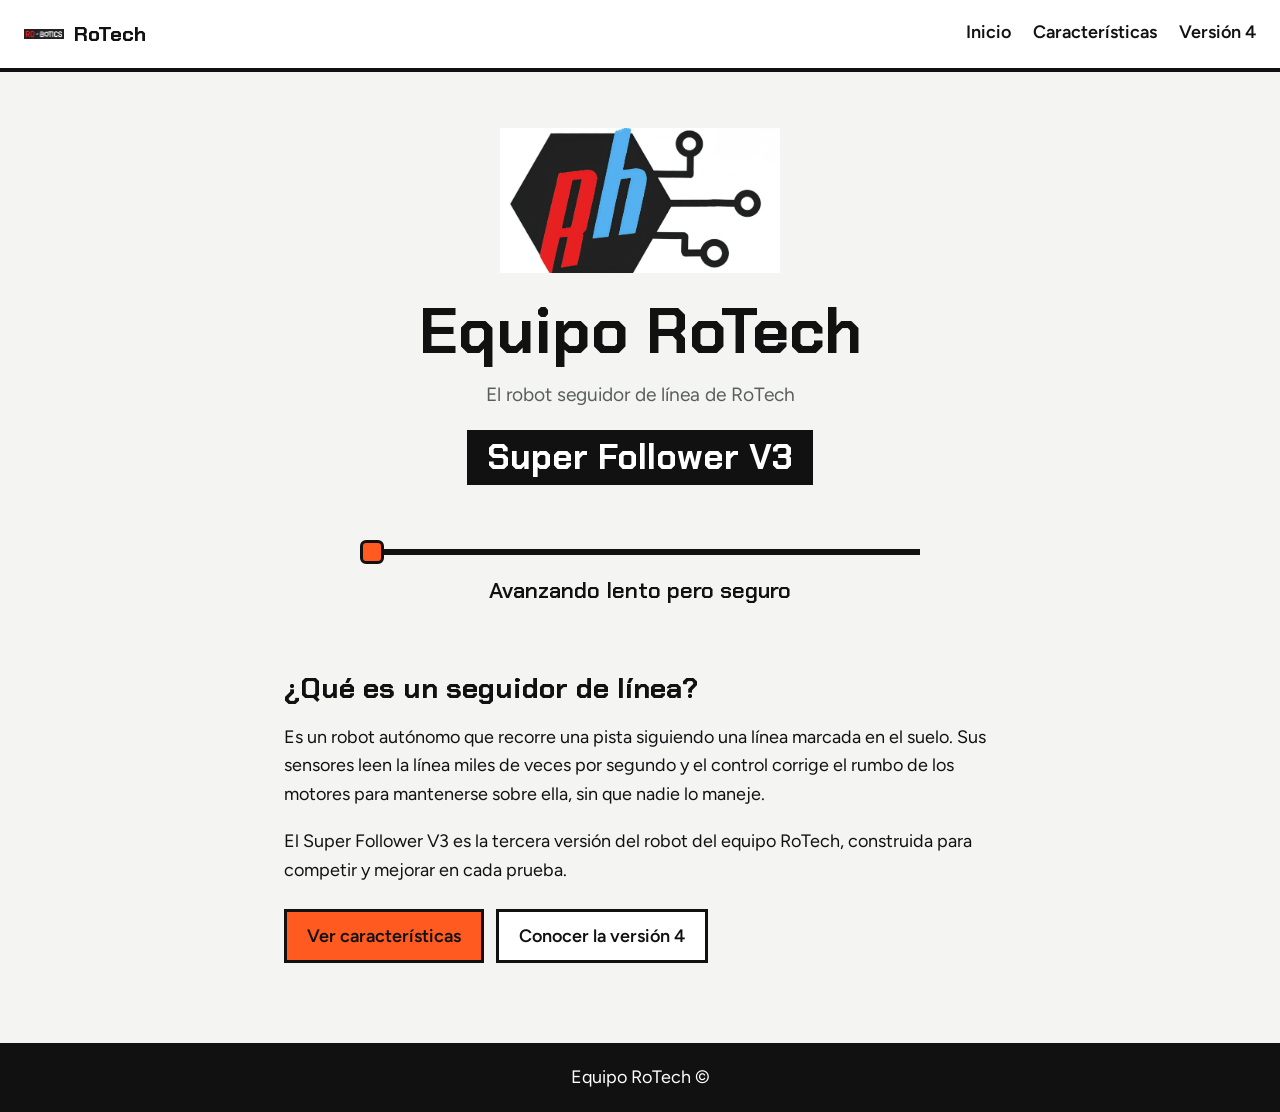
==== index.html @ 3a18429e "Web Page V1 working" ====
<!DOCTYPE html>
<html lang="es">
<head>
  <meta charset="UTF-8">
  <meta name="viewport" content="width=device-width, initial-scale=1">
  <title>Equipo RoTech | Super Follower V3</title>
  <link rel="preconnect" href="https://fonts.googleapis.com">
  <link rel="preconnect" href="https://fonts.gstatic.com" crossorigin>
  <link href="https://fonts.googleapis.com/css2?family=Chakra+Petch:wght@600;700&family=Figtree:wght@400;600&display=swap" rel="stylesheet">
  <link rel="stylesheet" href="estilos.css">
</head>
<body>

  <header class="cabecera">
    <a class="marca" href="index.html">
      <img src="imagenes/logo2.png" alt="Logo pequeño de RoTech" class="logo-pequeno">
      <span>RoTech</span>
    </a>
    <button class="menu-boton" id="menuBoton" aria-label="Abrir menú" aria-expanded="false">Menú</button>
    <nav class="menu" id="menu">
      <a href="index.html">Inicio</a>
      <a href="caracteristicas.html">Características</a>
      <a href="version4.html">Versión 4</a>
    </nav>
  </header>

  <main>
    <section class="portada">
      <img src="imagenes\logo1.png" alt="Logo de RoTech" class="logo-grande">
      <h1>Equipo RoTech</h1>
      <p class="descripcion">El robot seguidor de línea de RoTech</p>
      <h2 class="nombre-robot">Super Follower V3</h2>

      <div class="pista" aria-hidden="true">
        <div class="linea"></div>
        <div class="robot-punto"></div>
      </div>
      <p class="lema">Avanzando lento pero seguro</p>
    </section>

    <section class="bloque">
      <h2>¿Qué es un seguidor de línea?</h2>
      <p>
        Es un robot autónomo que recorre una pista siguiendo una línea marcada en el suelo.
        Sus sensores leen la línea miles de veces por segundo y el control corrige el
        rumbo de los motores para mantenerse sobre ella, sin que nadie lo maneje.
      </p>
      <p>
        El Super Follower V3 es la tercera versión del robot del equipo RoTech, construida
        para competir y mejorar en cada prueba.
      </p>
      <div class="botones">
        <a class="boton" href="caracteristicas.html">Ver características</a>
        <a class="boton boton-claro" href="version4.html">Conocer la versión 4</a>
      </div>
    </section>
  </main>

  <footer class="pie">
    <p>Equipo RoTech &copy; <span id="anio"></span></p>
  </footer>

  <script src="js/script.js"></script>
</body>
</html>
---- estilos.css ----
/* ====== Variables ====== */
:root {
  --papel: #f4f5f2;
  --tinta: #111111;
  --gris: #5b5f5c;
  --borde: #d6d9d4;
  --acento: #ff5a1f;
  --blanco: #ffffff;
}

* { box-sizing: border-box; }

body {
  margin: 0;
  background: var(--papel);
  color: var(--tinta);
  font-family: "Figtree", system-ui, sans-serif;
  font-size: 18px;
  line-height: 1.6;
}

img { max-width: 100%; display: block; }

h1, h2 {
  font-family: "Chakra Petch", system-ui, sans-serif;
  line-height: 1.1;
  margin: 0 0 12px;
}

a:focus-visible, button:focus-visible {
  outline: 3px solid var(--acento);
  outline-offset: 3px;
}

/* ====== Cabecera ====== */
.cabecera {
  display: flex;
  align-items: center;
  justify-content: space-between;
  flex-wrap: wrap;
  gap: 12px;
  padding: 14px 24px;
  background: var(--blanco);
  border-bottom: 4px solid var(--tinta);
}

.marca {
  display: flex;
  align-items: center;
  gap: 10px;
  color: var(--tinta);
  text-decoration: none;
  font-family: "Chakra Petch", sans-serif;
  font-weight: 700;
  font-size: 1.3rem;
}

.logo-pequeno { width: 40px; height: 40px; object-fit: contain; }

.menu { display: flex; gap: 22px; }

.menu a {
  color: var(--tinta);
  text-decoration: none;
  font-weight: 600;
  padding: 4px 0;
  border-bottom: 3px solid transparent;
}

.menu a:hover,
.menu a.activo { border-bottom-color: var(--acento); }

.menu-boton {
  display: none;
  background: var(--tinta);
  color: var(--blanco);
  border: 0;
  padding: 8px 16px;
  font: inherit;
  font-weight: 600;
  cursor: pointer;
}

/* ====== Portada ====== */
.portada {
  max-width: 760px;
  margin: 0 auto;
  padding: 56px 24px 32px;
  text-align: center;
}

.logo-grande {
  width: min(280px, 70%);
  margin: 0 auto 24px;
  object-fit: contain;
}

.portada h1 { font-size: clamp(2.4rem, 8vw, 4rem); }

.descripcion { color: var(--gris); font-size: 1.2rem; margin: 0 0 20px; }

.nombre-robot {
  display: inline-block;
  background: var(--tinta);
  color: var(--blanco);
  padding: 8px 20px;
  font-size: clamp(1.5rem, 5vw, 2.2rem);
}

/* Pista: línea negra con el robot avanzando despacio */
.pista {
  position: relative;
  height: 28px;
  margin: 40px auto 8px;
  max-width: 560px;
}

.linea {
  position: absolute;
  top: 12px;
  left: 0;
  right: 0;
  height: 6px;
  background: var(--tinta);
}

.robot-punto {
  position: absolute;
  top: 3px;
  left: 0;
  width: 24px;
  height: 24px;
  background: var(--acento);
  border: 3px solid var(--tinta);
  border-radius: 6px;
  animation: avanzar 9s ease-in-out infinite alternate;
}

@keyframes avanzar {
  from { left: 0; }
  to   { left: calc(100% - 24px); }
}

.lema {
  font-family: "Chakra Petch", sans-serif;
  font-weight: 600;
  font-size: 1.4rem;
  margin: 0;
}

/* ====== Bloques de texto ====== */
.bloque {
  max-width: 760px;
  margin: 0 auto;
  padding: 32px 24px;
}

.bloque h2 { font-size: 1.8rem; }

.encabezado-pagina { padding-top: 48px; padding-bottom: 8px; }
.encabezado-pagina h1 { font-size: clamp(2rem, 7vw, 3rem); }
.encabezado-pagina p { color: var(--gris); margin: 0; }

.botones { display: flex; flex-wrap: wrap; gap: 12px; margin-top: 24px; }

.boton {
  display: inline-block;
  background: var(--acento);
  color: var(--tinta);
  border: 3px solid var(--tinta);
  padding: 10px 20px;
  font-weight: 600;
  text-decoration: none;
  transition: transform 0.15s;
}

.boton:hover { transform: translateY(-2px); }

.boton-claro { background: var(--blanco); }

/* ====== Páginas 2 y 3 ====== */
.dos-columnas {
  max-width: 1000px;
  margin: 0 auto;
  padding: 24px;
  display: grid;
  grid-template-columns: 1fr 1fr;
  gap: 32px;
  align-items: center;
}

.figura { margin: 0; }

.figura img {
  width: 100%;
  background: var(--blanco);
  border: 3px solid var(--tinta);
  object-fit: contain;
}

.figura figcaption {
  margin-top: 8px;
  color: var(--gris);
  font-size: 0.95rem;
}

/* Imagen que no se encontró (la pone el JS) */
.img-faltante {
  min-height: 200px;
  background: var(--blanco);
  border: 3px dashed var(--gris);
  display: flex;
  align-items: center;
  justify-content: center;
  text-align: center;
  padding: 16px;
  color: var(--gris);
  font-size: 0.9rem;
}

.lista-specs { list-style: none; margin: 0; padding: 0; }

.lista-specs li {
  background: var(--blanco);
  border-left: 6px solid var(--acento);
  padding: 10px 14px;
  margin-bottom: 10px;
  display: flex;
  flex-direction: column;
}

.lista-specs strong { font-family: "Chakra Petch", sans-serif; font-size: 1.1rem; }
.lista-specs span { color: var(--gris); font-size: 0.95rem; }

/* Aparición una por una (la activa el JS) */
.lista-specs li.oculto { opacity: 0; transform: translateX(-16px); }
.lista-specs li { transition: opacity 0.4s, transform 0.4s; }

.texto-version h2 { font-size: 1.8rem; }

/* ====== Pie ====== */
.pie {
  margin-top: 48px;
  padding: 20px;
  text-align: center;
  background: var(--tinta);
  color: var(--blanco);
}

.pie p { margin: 0; }

/* ====== Celular ====== */
@media (max-width: 760px) {
  .menu-boton { display: block; }
  .menu {
    display: none;
    width: 100%;
    flex-direction: column;
    gap: 10px;
  }
  .menu.abierto { display: flex; }
  .dos-columnas { grid-template-columns: 1fr; }
}

@media (prefers-reduced-motion: reduce) {
  .robot-punto { animation: none; left: 50%; }
  .lista-specs li { transition: none; }
}
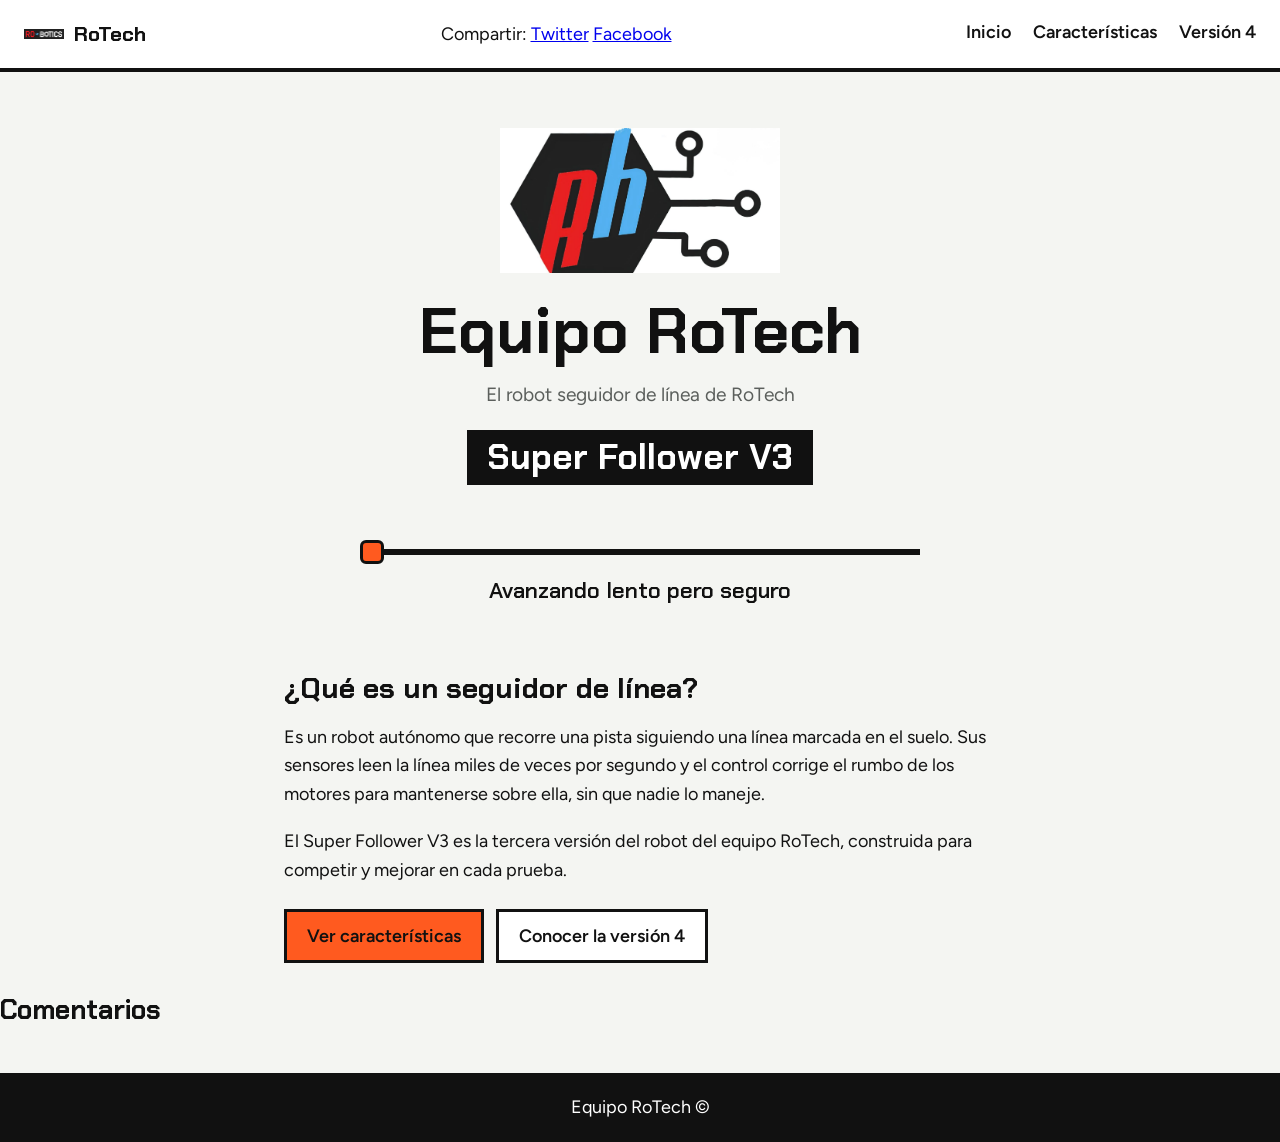
==== commit cbc5cf92: "Update index.html" ====
--- a/index.html
+++ b/index.html
@@ -16,6 +16,11 @@
       <img src="imagenes/logo2.png" alt="Logo pequeño de RoTech" class="logo-pequeno">
       <span>RoTech</span>
     </a>
+    <div class="right compartir">
+      <span>Compartir:</span>
+      <a class="red" id="compartirTwitter" href="https://twitter.com/intent/tweet" target="_blank" rel="noopener">Twitter</a>
+      <a class="red" id="compartirFacebook" href="https://www.facebook.com/sharer/sharer.php" target="_blank" rel="noopener">Facebook</a>
+    </div>
     <button class="menu-boton" id="menuBoton" aria-label="Abrir menú" aria-expanded="false">Menú</button>
     <nav class="menu" id="menu">
       <a href="index.html">Inicio</a>
@@ -25,35 +30,43 @@
   </header>
 
   <main>
-    <section class="portada">
-      <img src="imagenes\logo1.png" alt="Logo de RoTech" class="logo-grande">
-      <h1>Equipo RoTech</h1>
-      <p class="descripcion">El robot seguidor de línea de RoTech</p>
-      <h2 class="nombre-robot">Super Follower V3</h2>
+    <article>
+      <section class="portada">
+        <img src="imagenes/logo1.png" alt="Logo de RoTech" class="logo-grande">
+        <h1>Equipo RoTech</h1>
+        <p class="descripcion">El robot seguidor de línea de RoTech</p>
+        <h2 class="nombre-robot">Super Follower V3</h2>
 
-      <div class="pista" aria-hidden="true">
-        <div class="linea"></div>
-        <div class="robot-punto"></div>
-      </div>
-      <p class="lema">Avanzando lento pero seguro</p>
-    </section>
+        <div class="pista" aria-hidden="true">
+          <div class="linea"></div>
+          <div class="robot-punto"></div>
+        </div>
+        <p class="lema">Avanzando lento pero seguro</p>
+      </section>
 
-    <section class="bloque">
-      <h2>¿Qué es un seguidor de línea?</h2>
-      <p>
-        Es un robot autónomo que recorre una pista siguiendo una línea marcada en el suelo.
-        Sus sensores leen la línea miles de veces por segundo y el control corrige el
-        rumbo de los motores para mantenerse sobre ella, sin que nadie lo maneje.
-      </p>
-      <p>
-        El Super Follower V3 es la tercera versión del robot del equipo RoTech, construida
-        para competir y mejorar en cada prueba.
-      </p>
-      <div class="botones">
-        <a class="boton" href="caracteristicas.html">Ver características</a>
-        <a class="boton boton-claro" href="version4.html">Conocer la versión 4</a>
-      </div>
-    </section>
+      <section class="bloque">
+        <h2>¿Qué es un seguidor de línea?</h2>
+        <p>
+          Es un robot autónomo que recorre una pista siguiendo una línea marcada en el suelo.
+          Sus sensores leen la línea miles de veces por segundo y el control corrige el
+          rumbo de los motores para mantenerse sobre ella, sin que nadie lo maneje.
+        </p>
+        <p>
+          El Super Follower V3 es la tercera versión del robot del equipo RoTech, construida
+          para competir y mejorar en cada prueba.
+        </p>
+        <div class="botones">
+          <a class="boton" href="caracteristicas.html">Ver características</a>
+          <a class="boton boton-claro" href="version4.html">Conocer la versión 4</a>
+        </div>
+      </section>
+    </article>
+
+    <aside class="comentarios">
+      <h2>Comentarios</h2>
+      <div id="disqus_thread"></div>
+      <noscript>Activa JavaScript para ver los comentarios.</noscript>
+    </aside>
   </main>
 
   <footer class="pie">
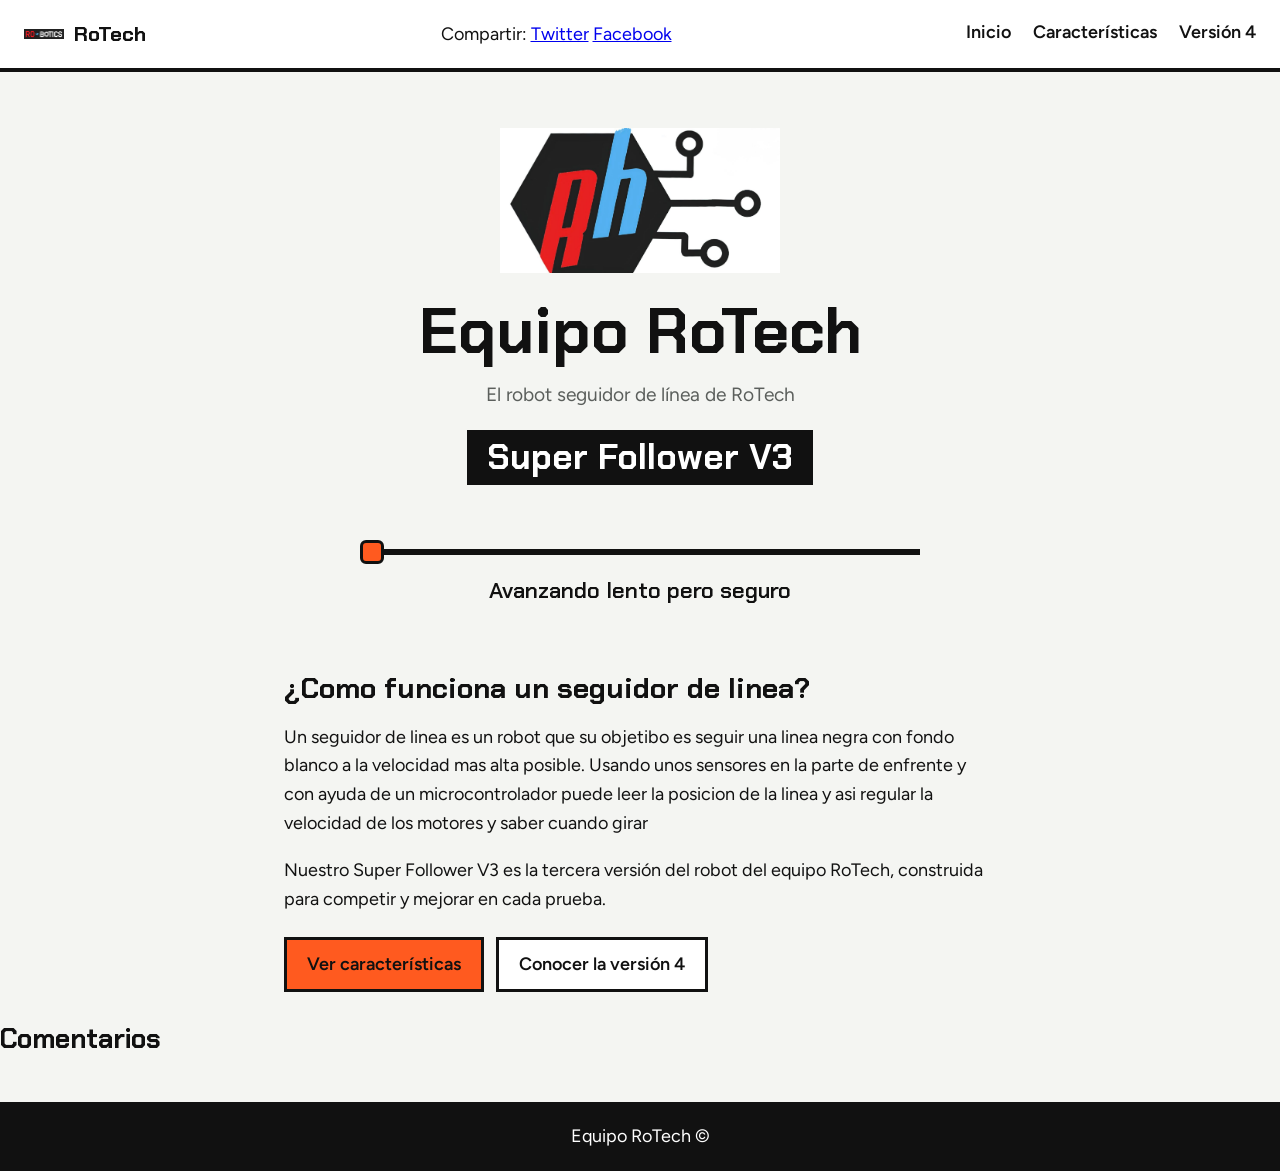
==== commit bb2c2704: "Update index.html" ====
--- a/index.html
+++ b/index.html
@@ -45,14 +45,16 @@
       </section>
 
       <section class="bloque">
-        <h2>¿Qué es un seguidor de línea?</h2>
+        <h2>¿Como funciona un seguidor de linea?</h2>
         <p>
-          Es un robot autónomo que recorre una pista siguiendo una línea marcada en el suelo.
-          Sus sensores leen la línea miles de veces por segundo y el control corrige el
-          rumbo de los motores para mantenerse sobre ella, sin que nadie lo maneje.
+        Un seguidor de linea es un robot que su objetibo es seguir una linea
+        negra con fondo blanco a la velocidad mas alta posible. 
+
+        Usando unos sensores en la parte de enfrente y con ayuda de un microcontrolador puede leer 
+        la posicion de la linea y asi regular la velocidad de los motores y saber cuando girar 
         </p>
         <p>
-          El Super Follower V3 es la tercera versión del robot del equipo RoTech, construida
+          Nuestro Super Follower V3 es la tercera versión del robot del equipo RoTech, construida
           para competir y mejorar en cada prueba.
         </p>
         <div class="botones">
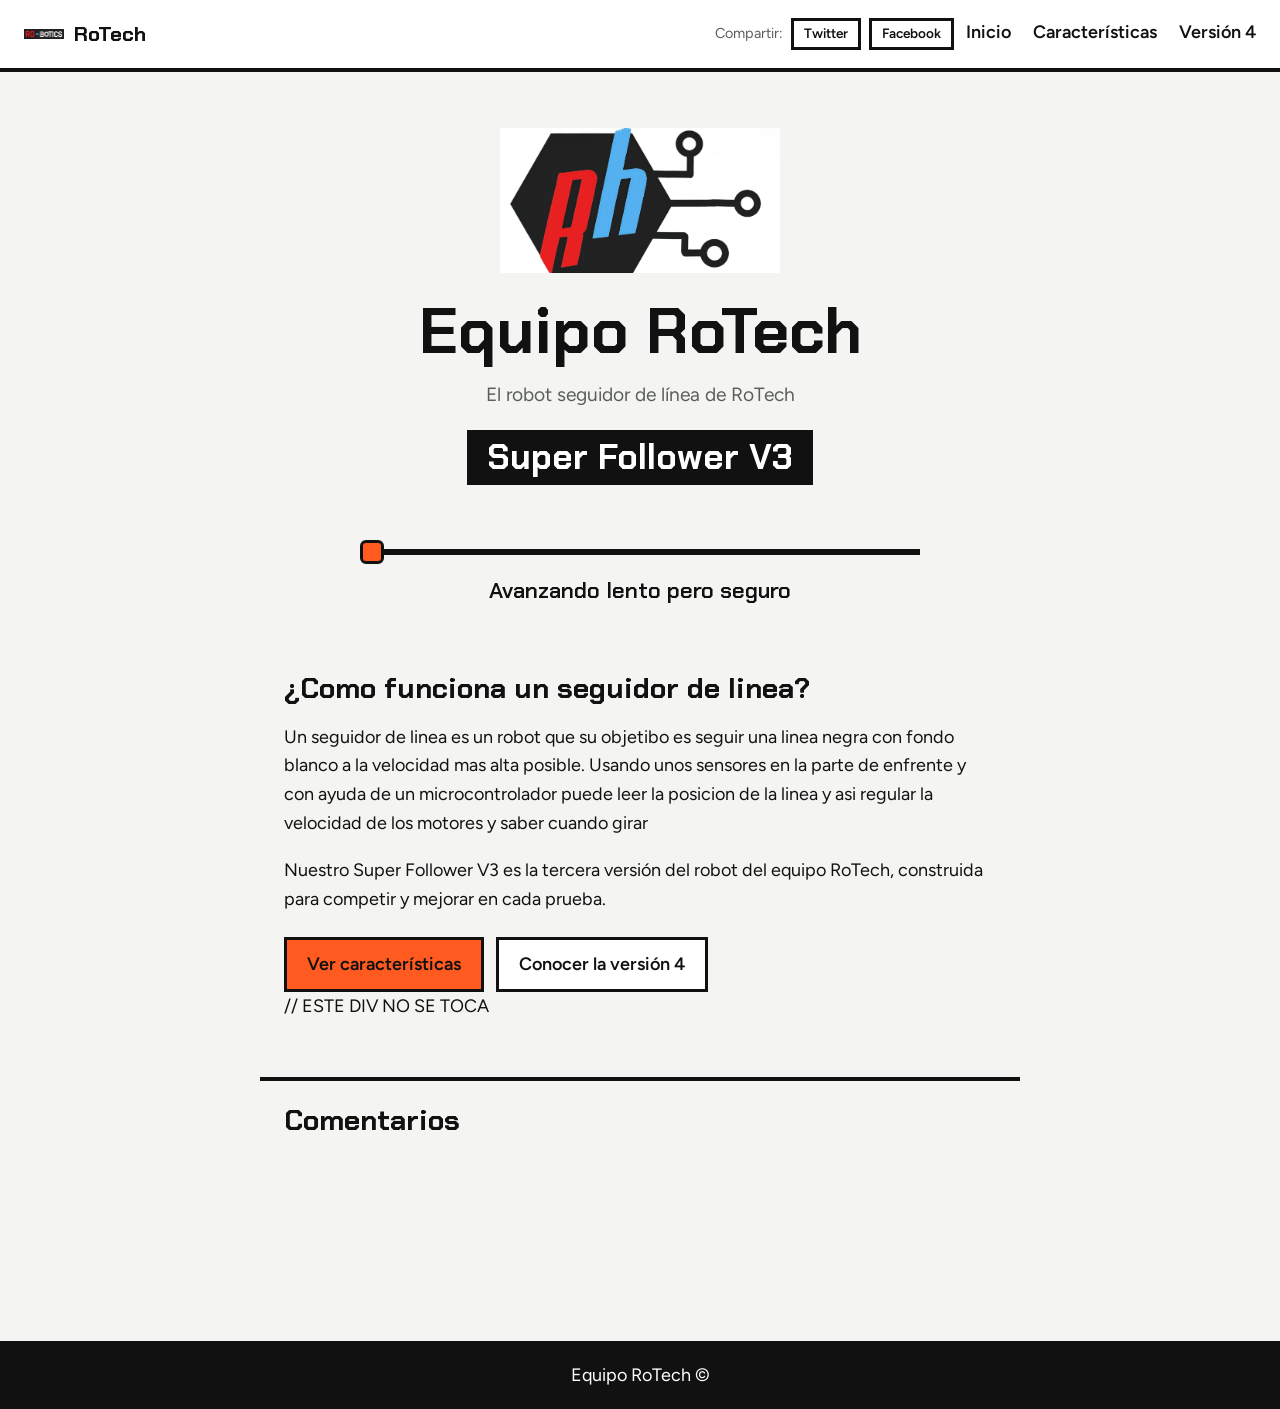
==== commit 65a24211: "Update index.html" ====
--- a/index.html
+++ b/index.html
@@ -60,7 +60,7 @@
         <div class="botones">
           <a class="boton" href="caracteristicas.html">Ver características</a>
           <a class="boton boton-claro" href="version4.html">Conocer la versión 4</a>
-        </div>
+        </div>// ESTE DIV NO SE TOCA 
       </section>
     </article>
 
--- a/estilos.css
+++ b/estilos.css
@@ -32,7 +32,7 @@
   outline-offset: 3px;
 }
 
-/* ====== Cabecera ====== */
+
 .cabecera {
   display: flex;
   align-items: center;
@@ -81,7 +81,7 @@
   cursor: pointer;
 }
 
-/* ====== Portada ====== */
+/* ====== paputarda  */
 .portada {
   max-width: 760px;
   margin: 0 auto;
@@ -107,7 +107,7 @@
   font-size: clamp(1.5rem, 5vw, 2.2rem);
 }
 
-/* Pista: línea negra con el robot avanzando despacio */
+/* cosa para que ese cubo se mueva jajaja */
 .pista {
   position: relative;
   height: 28px;
@@ -148,7 +148,7 @@
   margin: 0;
 }
 
-/* ====== Bloques de texto ====== */
+
 .bloque {
   max-width: 760px;
   margin: 0 auto;
@@ -178,7 +178,7 @@
 
 .boton-claro { background: var(--blanco); }
 
-/* ====== Páginas 2 y 3 ====== */
+
 .dos-columnas {
   max-width: 1000px;
   margin: 0 auto;
@@ -204,7 +204,7 @@
   font-size: 0.95rem;
 }
 
-/* Imagen que no se encontró (la pone el JS) */
+
 .img-faltante {
   min-height: 200px;
   background: var(--blanco);
@@ -238,7 +238,48 @@
 
 .texto-version h2 { font-size: 1.8rem; }
 
-/* ====== Pie ====== */
+
+.right {
+  margin-left: auto;
+  display: flex;
+  align-items: center;
+  gap: 8px;
+}
+
+.compartir span {
+  color: var(--gris);
+  font-size: 0.9rem;
+}
+
+.compartir .red {
+  background: var(--blanco);
+  color: var(--tinta);
+  border: 3px solid var(--tinta);
+  padding: 2px 10px;
+  font-size: 0.85rem;
+  font-weight: 600;
+  text-decoration: none;
+  transition: background 0.15s, transform 0.15s;
+}
+
+.compartir .red:hover {
+  background: var(--acento);
+  transform: translateY(-2px);
+}
+
+
+.comentarios {
+  max-width: 760px;
+  margin: 24px auto 0;
+  padding: 24px;
+  border-top: 4px solid var(--tinta);
+}
+
+.comentarios h2 { font-size: 1.8rem; }
+
+#disqus_thread { min-height: 120px; color: var(--gris); }
+
+
 .pie {
   margin-top: 48px;
   padding: 20px;
@@ -249,7 +290,7 @@
 
 .pie p { margin: 0; }
 
-/* ====== Celular ====== */
+
 @media (max-width: 760px) {
   .menu-boton { display: block; }
   .menu {
@@ -260,9 +301,10 @@
   }
   .menu.abierto { display: flex; }
   .dos-columnas { grid-template-columns: 1fr; }
+  .compartir span { display: none; }
 }
 
 @media (prefers-reduced-motion: reduce) {
   .robot-punto { animation: none; left: 50%; }
   .lista-specs li { transition: none; }
-}
+}
